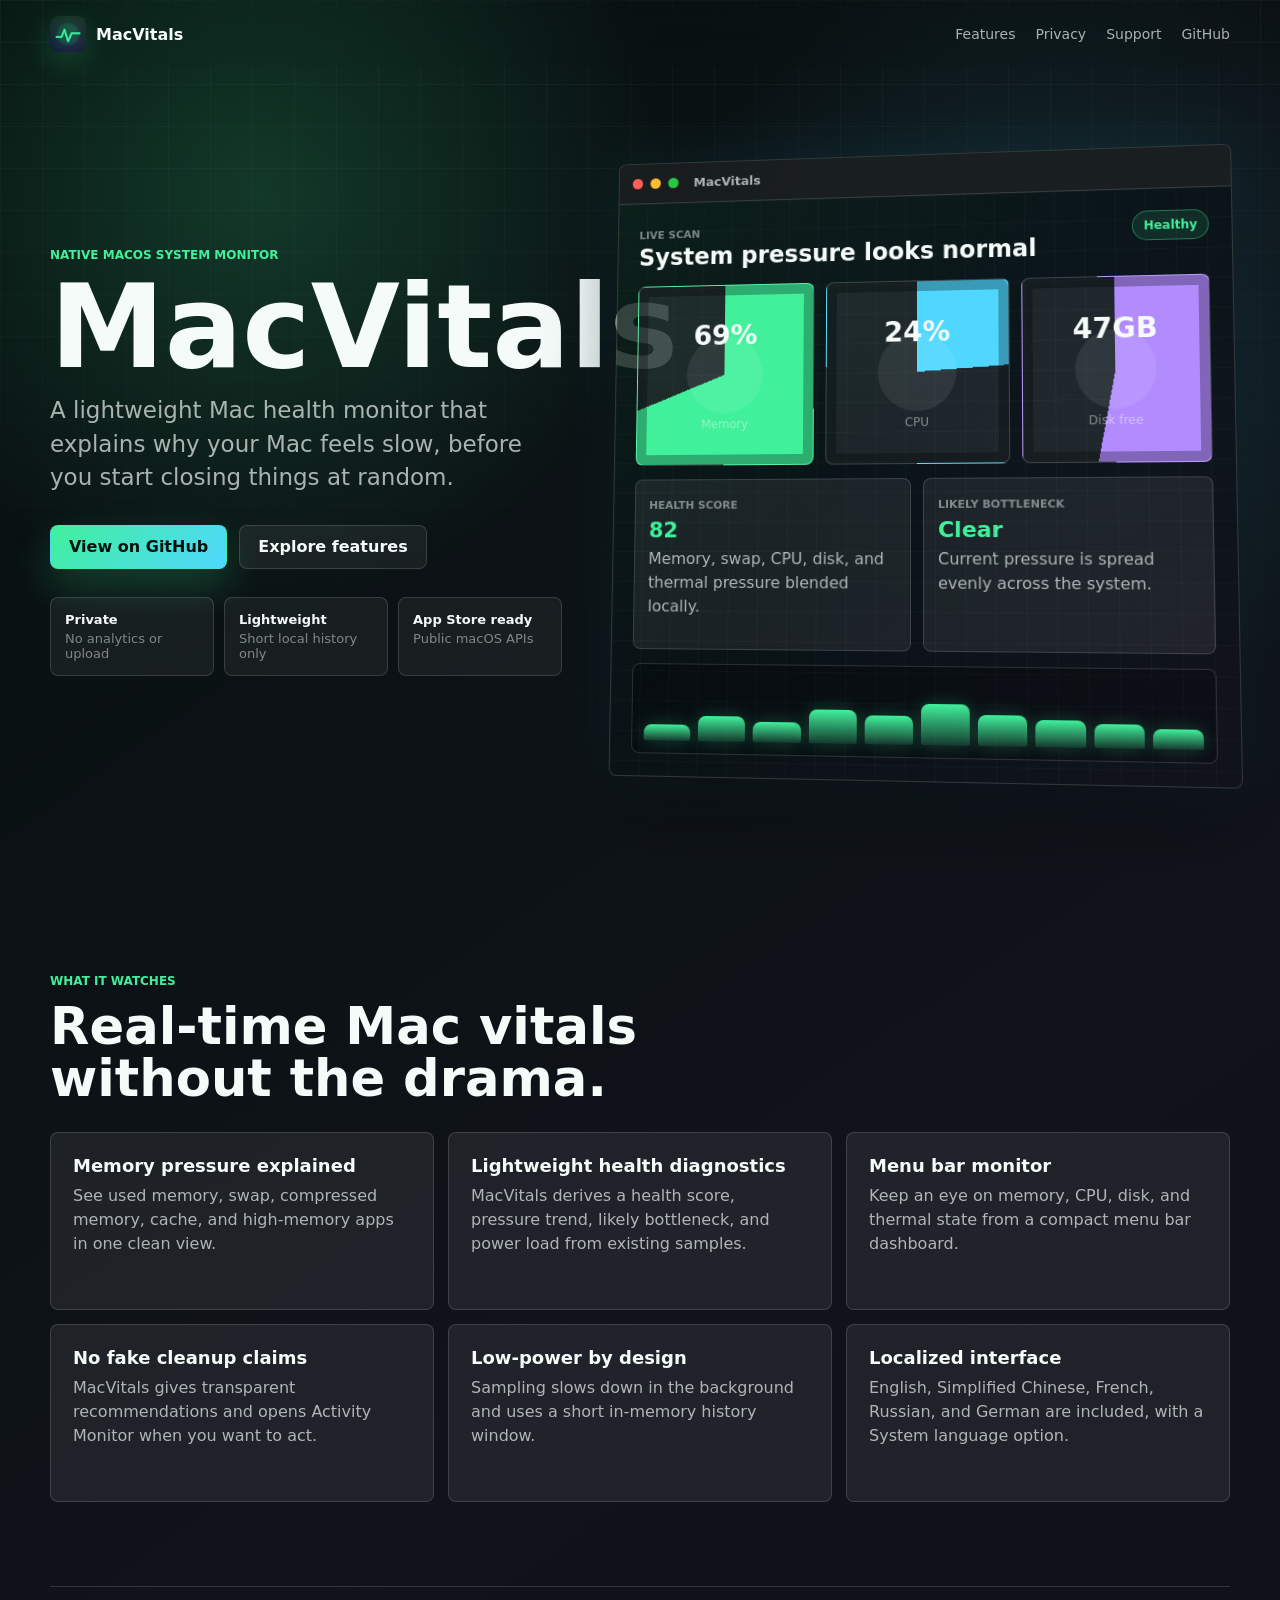
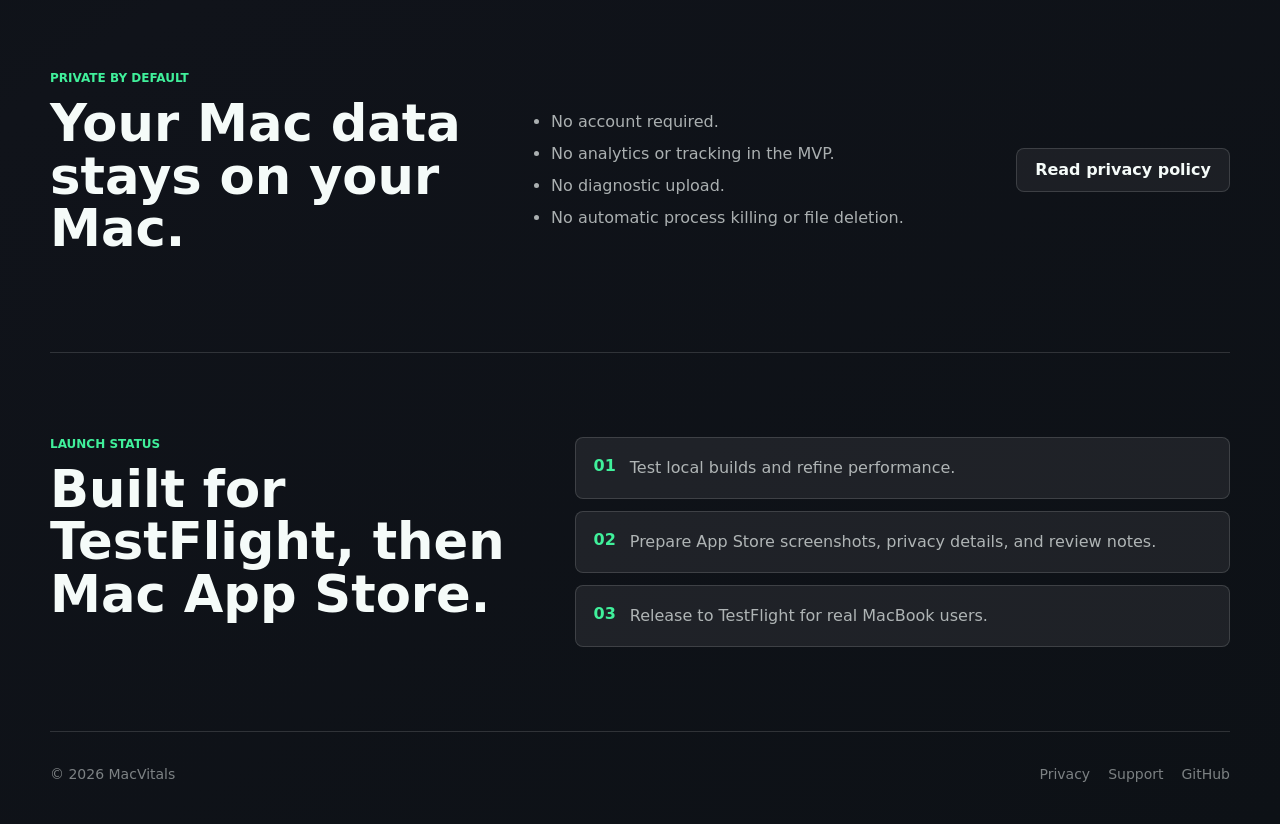
==== docs/index.html @ 0f139e42 "Add product website" ====
<!doctype html>
<html lang="en">
<head>
  <meta charset="utf-8">
  <meta name="viewport" content="width=device-width, initial-scale=1">
  <meta name="description" content="MacVitals is a lightweight Mac health monitor that explains memory pressure, CPU load, thermal state, disk space, and power impact.">
  <title>MacVitals - Lightweight Mac Health Monitor</title>
  <link rel="icon" href="assets/icon.png">
  <link rel="apple-touch-icon" href="assets/icon.png">
  <link rel="stylesheet" href="styles.css">
</head>
<body>
  <header class="site-header">
    <a class="brand" href="./" aria-label="MacVitals home">
      <img src="assets/icon.png" alt="" width="36" height="36">
      <span>MacVitals</span>
    </a>
    <nav aria-label="Primary navigation">
      <a href="#features">Features</a>
      <a href="#privacy">Privacy</a>
      <a href="support.html">Support</a>
      <a href="https://github.com/JerryMa619/MacVitals">GitHub</a>
    </nav>
  </header>

  <main>
    <section class="hero">
      <div class="hero-copy">
        <p class="eyebrow">Native macOS system monitor</p>
        <h1>MacVitals</h1>
        <p class="lead">A lightweight Mac health monitor that explains why your Mac feels slow, before you start closing things at random.</p>
        <div class="hero-actions">
          <a class="button primary" href="https://github.com/JerryMa619/MacVitals">View on GitHub</a>
          <a class="button secondary" href="#features">Explore features</a>
        </div>
        <dl class="hero-facts">
          <div>
            <dt>Private</dt>
            <dd>No analytics or upload</dd>
          </div>
          <div>
            <dt>Lightweight</dt>
            <dd>Short local history only</dd>
          </div>
          <div>
            <dt>App Store ready</dt>
            <dd>Public macOS APIs</dd>
          </div>
        </dl>
      </div>

      <div class="product-visual" aria-label="MacVitals dashboard preview">
        <div class="window-frame">
          <div class="window-bar">
            <span></span><span></span><span></span>
            <strong>MacVitals</strong>
          </div>
          <div class="dashboard-preview">
            <div class="preview-header">
              <div>
                <span class="muted">LIVE SCAN</span>
                <h2>System pressure looks normal</h2>
              </div>
              <span class="status-chip">Healthy</span>
            </div>
            <div class="rings">
              <div class="ring green" style="--value: 69">
                <strong>69%</strong>
                <span>Memory</span>
              </div>
              <div class="ring blue" style="--value: 24">
                <strong>24%</strong>
                <span>CPU</span>
              </div>
              <div class="ring violet" style="--value: 53">
                <strong>47GB</strong>
                <span>Disk free</span>
              </div>
            </div>
            <div class="scan-grid">
              <article>
                <span>Health score</span>
                <strong>82</strong>
                <p>Memory, swap, CPU, disk, and thermal pressure blended locally.</p>
              </article>
              <article>
                <span>Likely bottleneck</span>
                <strong>Clear</strong>
                <p>Current pressure is spread evenly across the system.</p>
              </article>
            </div>
            <div class="sparkline" aria-hidden="true">
              <span style="height: 24%"></span>
              <span style="height: 38%"></span>
              <span style="height: 31%"></span>
              <span style="height: 52%"></span>
              <span style="height: 44%"></span>
              <span style="height: 62%"></span>
              <span style="height: 47%"></span>
              <span style="height: 40%"></span>
              <span style="height: 35%"></span>
              <span style="height: 29%"></span>
            </div>
          </div>
        </div>
      </div>
    </section>

    <section id="features" class="section">
      <div class="section-heading">
        <p class="eyebrow">What it watches</p>
        <h2>Real-time Mac vitals without the drama.</h2>
      </div>
      <div class="feature-grid">
        <article>
          <h3>Memory pressure explained</h3>
          <p>See used memory, swap, compressed memory, cache, and high-memory apps in one clean view.</p>
        </article>
        <article>
          <h3>Lightweight health diagnostics</h3>
          <p>MacVitals derives a health score, pressure trend, likely bottleneck, and power load from existing samples.</p>
        </article>
        <article>
          <h3>Menu bar monitor</h3>
          <p>Keep an eye on memory, CPU, disk, and thermal state from a compact menu bar dashboard.</p>
        </article>
        <article>
          <h3>No fake cleanup claims</h3>
          <p>MacVitals gives transparent recommendations and opens Activity Monitor when you want to act.</p>
        </article>
        <article>
          <h3>Low-power by design</h3>
          <p>Sampling slows down in the background and uses a short in-memory history window.</p>
        </article>
        <article>
          <h3>Localized interface</h3>
          <p>English, Simplified Chinese, French, Russian, and German are included, with a System language option.</p>
        </article>
      </div>
    </section>

    <section id="privacy" class="privacy-band">
      <div>
        <p class="eyebrow">Private by default</p>
        <h2>Your Mac data stays on your Mac.</h2>
      </div>
      <ul>
        <li>No account required.</li>
        <li>No analytics or tracking in the MVP.</li>
        <li>No diagnostic upload.</li>
        <li>No automatic process killing or file deletion.</li>
      </ul>
      <a class="button secondary" href="privacy.html">Read privacy policy</a>
    </section>

    <section class="section split">
      <div>
        <p class="eyebrow">Launch status</p>
        <h2>Built for TestFlight, then Mac App Store.</h2>
      </div>
      <div class="timeline">
        <div>
          <span>01</span>
          <p>Test local builds and refine performance.</p>
        </div>
        <div>
          <span>02</span>
          <p>Prepare App Store screenshots, privacy details, and review notes.</p>
        </div>
        <div>
          <span>03</span>
          <p>Release to TestFlight for real MacBook users.</p>
        </div>
      </div>
    </section>
  </main>

  <footer class="site-footer">
    <span>© 2026 MacVitals</span>
    <div>
      <a href="privacy.html">Privacy</a>
      <a href="support.html">Support</a>
      <a href="https://github.com/JerryMa619/MacVitals">GitHub</a>
    </div>
  </footer>
</body>
</html>
---- docs/styles.css ----
:root {
  color-scheme: dark;
  --bg: #07100f;
  --bg-2: #10131a;
  --panel: rgba(255, 255, 255, 0.07);
  --panel-strong: rgba(255, 255, 255, 0.11);
  --line: rgba(255, 255, 255, 0.14);
  --text: #f5fbf9;
  --muted: rgba(245, 251, 249, 0.68);
  --soft: rgba(245, 251, 249, 0.48);
  --green: #40f09b;
  --cyan: #4fd7ff;
  --violet: #b28cff;
  --amber: #ffd166;
  --shadow: rgba(0, 0, 0, 0.42);
  font-family: Inter, ui-sans-serif, system-ui, -apple-system, BlinkMacSystemFont, "SF Pro Display", "Segoe UI", sans-serif;
}

* {
  box-sizing: border-box;
}

html {
  scroll-behavior: smooth;
}

body {
  margin: 0;
  min-width: 320px;
  color: var(--text);
  background:
    radial-gradient(circle at 20% 8%, rgba(64, 240, 155, 0.18), transparent 26rem),
    radial-gradient(circle at 82% 14%, rgba(79, 215, 255, 0.13), transparent 25rem),
    linear-gradient(145deg, #06100e 0%, #10131a 52%, #0d1116 100%);
}

body::before {
  position: fixed;
  inset: 0;
  z-index: -1;
  content: "";
  background-image:
    linear-gradient(rgba(255, 255, 255, 0.035) 1px, transparent 1px),
    linear-gradient(90deg, rgba(255, 255, 255, 0.035) 1px, transparent 1px);
  background-size: 42px 42px;
  mask-image: linear-gradient(to bottom, black, transparent 78%);
}

a {
  color: inherit;
  text-decoration: none;
}

.site-header {
  position: sticky;
  top: 0;
  z-index: 10;
  display: flex;
  align-items: center;
  justify-content: space-between;
  gap: 24px;
  width: min(1180px, calc(100% - 36px));
  margin: 0 auto;
  padding: 16px 0;
  backdrop-filter: blur(18px);
}

.brand {
  display: inline-flex;
  align-items: center;
  gap: 10px;
  font-weight: 750;
}

.brand img {
  border-radius: 8px;
  box-shadow: 0 10px 28px rgba(64, 240, 155, 0.18);
}

nav {
  display: flex;
  align-items: center;
  gap: 20px;
  color: var(--muted);
  font-size: 14px;
}

nav a:hover,
.site-footer a:hover {
  color: var(--text);
}

.hero {
  display: grid;
  grid-template-columns: minmax(0, 0.9fr) minmax(420px, 1.1fr);
  gap: 42px;
  align-items: center;
  width: min(1180px, calc(100% - 36px));
  min-height: calc(100svh - 78px);
  margin: 0 auto;
  padding: 36px 0 70px;
}

.hero-copy {
  max-width: 620px;
}

.eyebrow {
  margin: 0 0 12px;
  color: var(--green);
  font-size: 12px;
  font-weight: 800;
  letter-spacing: 0;
  text-transform: uppercase;
}

h1,
h2,
h3,
p {
  margin-top: 0;
}

h1 {
  margin-bottom: 14px;
  font-size: clamp(58px, 9vw, 118px);
  line-height: 0.92;
  letter-spacing: 0;
}

h2 {
  margin-bottom: 14px;
  font-size: clamp(31px, 4vw, 54px);
  line-height: 1.02;
  letter-spacing: 0;
}

h3 {
  margin-bottom: 8px;
  font-size: 18px;
  letter-spacing: 0;
}

.lead {
  max-width: 560px;
  color: var(--muted);
  font-size: clamp(18px, 2vw, 23px);
  line-height: 1.45;
}

.hero-actions {
  display: flex;
  flex-wrap: wrap;
  gap: 12px;
  margin: 30px 0 28px;
}

.button {
  display: inline-flex;
  align-items: center;
  justify-content: center;
  min-height: 44px;
  padding: 0 18px;
  border: 1px solid var(--line);
  border-radius: 8px;
  font-weight: 760;
}

.button.primary {
  color: #03100b;
  background: linear-gradient(135deg, var(--green), var(--cyan));
  border-color: transparent;
  box-shadow: 0 18px 42px rgba(64, 240, 155, 0.22);
}

.button.secondary {
  background: rgba(255, 255, 255, 0.06);
}

.hero-facts {
  display: grid;
  grid-template-columns: repeat(3, 1fr);
  gap: 10px;
  margin: 0;
}

.hero-facts div {
  padding: 14px;
  border: 1px solid var(--line);
  border-radius: 8px;
  background: rgba(255, 255, 255, 0.055);
}

.hero-facts dt {
  margin-bottom: 4px;
  font-size: 13px;
  font-weight: 760;
}

.hero-facts dd {
  margin: 0;
  color: var(--soft);
  font-size: 13px;
}

.product-visual {
  perspective: 1200px;
}

.window-frame {
  overflow: hidden;
  border: 1px solid rgba(255, 255, 255, 0.18);
  border-radius: 8px;
  background: rgba(5, 9, 12, 0.82);
  box-shadow: 0 30px 80px var(--shadow), 0 0 70px rgba(79, 215, 255, 0.1);
  transform: rotateX(4deg) rotateY(-6deg);
}

.window-bar {
  display: flex;
  align-items: center;
  gap: 8px;
  height: 42px;
  padding: 0 14px;
  border-bottom: 1px solid var(--line);
  background: rgba(255, 255, 255, 0.07);
}

.window-bar span {
  width: 11px;
  height: 11px;
  border-radius: 50%;
  background: #ff5f57;
}

.window-bar span:nth-child(2) {
  background: #febc2e;
}

.window-bar span:nth-child(3) {
  background: #28c840;
}

.window-bar strong {
  margin-left: 8px;
  color: var(--muted);
  font-size: 13px;
}

.dashboard-preview {
  padding: 22px;
  background:
    linear-gradient(rgba(255, 255, 255, 0.025) 1px, transparent 1px),
    linear-gradient(90deg, rgba(255, 255, 255, 0.025) 1px, transparent 1px),
    linear-gradient(135deg, rgba(64, 240, 155, 0.09), rgba(79, 215, 255, 0.035) 44%, rgba(178, 140, 255, 0.06));
  background-size: 30px 30px, 30px 30px, auto;
}

.preview-header,
.rings,
.scan-grid {
  display: grid;
  gap: 12px;
}

.preview-header {
  grid-template-columns: 1fr auto;
  align-items: start;
  margin-bottom: 18px;
}

.preview-header h2 {
  margin: 4px 0 0;
  font-size: 24px;
}

.muted,
.scan-grid span {
  color: var(--soft);
  font-size: 11px;
  font-weight: 800;
  text-transform: uppercase;
}

.status-chip {
  padding: 7px 10px;
  border: 1px solid rgba(64, 240, 155, 0.38);
  border-radius: 999px;
  color: var(--green);
  background: rgba(64, 240, 155, 0.11);
  font-size: 12px;
  font-weight: 760;
}

.rings {
  grid-template-columns: repeat(3, 1fr);
  margin-bottom: 14px;
}

.ring {
  display: grid;
  place-items: center;
  aspect-ratio: 1;
  border: 1px solid var(--line);
  border-radius: 8px;
  background:
    radial-gradient(circle at center, rgba(255, 255, 255, 0.08) 0 30%, transparent 31%),
    conic-gradient(var(--tone) calc(var(--value) * 1%), rgba(255, 255, 255, 0.08) 0);
  box-shadow: inset 0 0 0 10px rgba(0, 0, 0, 0.28);
}

.ring.green {
  --tone: var(--green);
}

.ring.blue {
  --tone: var(--cyan);
}

.ring.violet {
  --tone: var(--violet);
}

.ring strong {
  font-size: clamp(17px, 2.4vw, 28px);
}

.ring span {
  color: var(--soft);
  font-size: 12px;
}

.scan-grid {
  grid-template-columns: repeat(2, 1fr);
}

.scan-grid article,
.feature-grid article,
.timeline div {
  border: 1px solid var(--line);
  border-radius: 8px;
  background: var(--panel);
}

.scan-grid article {
  padding: 14px;
}

.scan-grid strong {
  display: block;
  margin: 5px 0;
  color: var(--green);
  font-size: 22px;
}

.scan-grid p,
.feature-grid p,
.timeline p,
.privacy-band li {
  color: var(--muted);
  line-height: 1.5;
}

.sparkline {
  display: flex;
  align-items: end;
  gap: 8px;
  height: 90px;
  margin-top: 14px;
  padding: 12px;
  border: 1px solid var(--line);
  border-radius: 8px;
  background: rgba(0, 0, 0, 0.22);
}

.sparkline span {
  flex: 1;
  min-width: 8px;
  border-radius: 8px 8px 2px 2px;
  background: linear-gradient(to top, rgba(64, 240, 155, 0.2), var(--green));
  box-shadow: 0 0 18px rgba(64, 240, 155, 0.24);
}

.section,
.privacy-band {
  width: min(1180px, calc(100% - 36px));
  margin: 0 auto;
  padding: 84px 0;
}

.section-heading {
  max-width: 760px;
  margin-bottom: 28px;
}

.feature-grid {
  display: grid;
  grid-template-columns: repeat(3, 1fr);
  gap: 14px;
}

.feature-grid article {
  min-height: 178px;
  padding: 22px;
}

.privacy-band {
  display: grid;
  grid-template-columns: 1fr 1fr auto;
  gap: 28px;
  align-items: center;
  border-top: 1px solid var(--line);
  border-bottom: 1px solid var(--line);
}

.privacy-band ul {
  display: grid;
  gap: 8px;
  margin: 0;
  padding-left: 18px;
}

.split {
  display: grid;
  grid-template-columns: 0.85fr 1.15fr;
  gap: 40px;
  align-items: start;
}

.timeline {
  display: grid;
  gap: 12px;
}

.timeline div {
  display: grid;
  grid-template-columns: auto 1fr;
  gap: 14px;
  align-items: start;
  padding: 18px;
}

.timeline span {
  color: var(--green);
  font-weight: 850;
}

.timeline p {
  margin-bottom: 0;
}

.site-footer {
  display: flex;
  align-items: center;
  justify-content: space-between;
  gap: 20px;
  width: min(1180px, calc(100% - 36px));
  margin: 0 auto;
  padding: 34px 0 42px;
  border-top: 1px solid var(--line);
  color: var(--soft);
  font-size: 14px;
}

.site-footer div {
  display: flex;
  gap: 18px;
}

.page {
  width: min(860px, calc(100% - 36px));
  min-height: calc(100svh - 170px);
  margin: 0 auto;
  padding: 68px 0 90px;
}

.page h1 {
  font-size: clamp(44px, 8vw, 82px);
}

.page p,
.page li {
  color: var(--muted);
  line-height: 1.65;
}

.page section {
  margin-top: 34px;
  padding-top: 28px;
  border-top: 1px solid var(--line);
}

@media (max-width: 920px) {
  .site-header {
    align-items: flex-start;
  }

  nav {
    flex-wrap: wrap;
    justify-content: flex-end;
  }

  .hero,
  .split,
  .privacy-band {
    grid-template-columns: 1fr;
  }

  .hero {
    min-height: auto;
  }

  .window-frame {
    transform: none;
  }

  .feature-grid {
    grid-template-columns: repeat(2, 1fr);
  }

  .privacy-band {
    align-items: start;
  }
}

@media (max-width: 620px) {
  .site-header,
  .site-footer {
    flex-direction: column;
    align-items: flex-start;
  }

  nav {
    justify-content: flex-start;
    gap: 14px;
  }

  .hero-facts,
  .rings,
  .scan-grid,
  .feature-grid {
    grid-template-columns: 1fr;
  }

  .hero {
    width: min(100% - 24px, 1180px);
    padding-top: 24px;
  }

  .section,
  .privacy-band,
  .site-footer,
  .site-header,
  .page {
    width: min(100% - 24px, 1180px);
  }
}
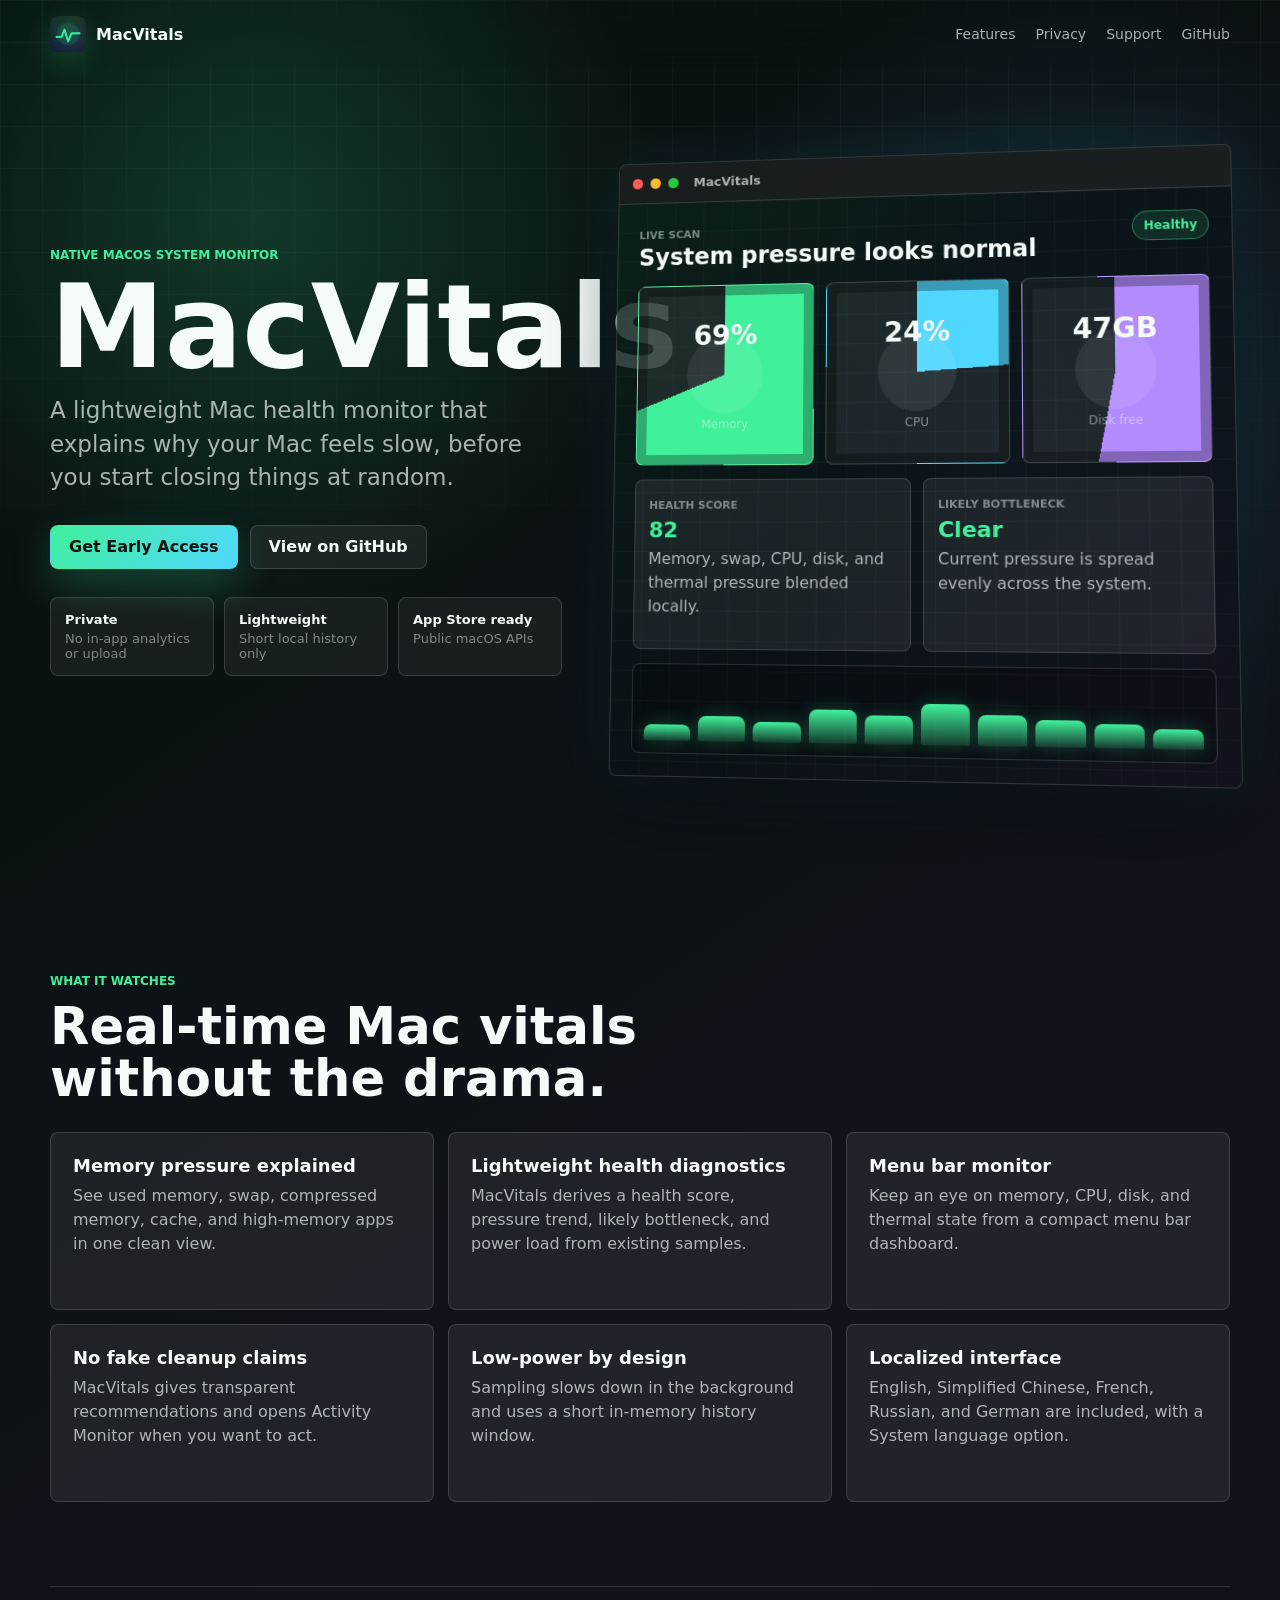
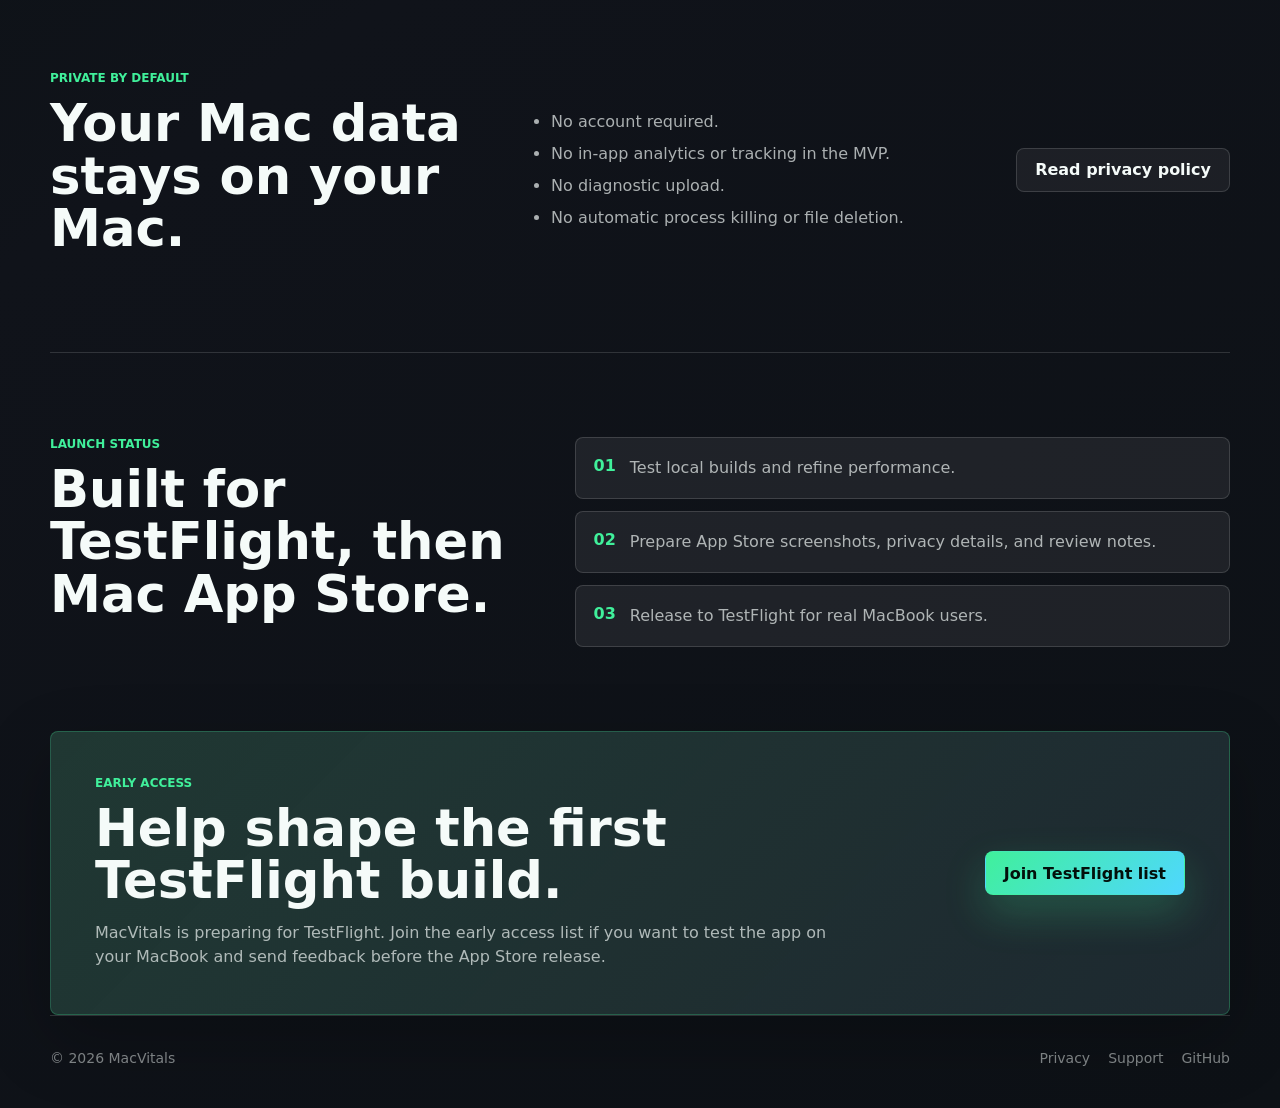
==== commit 9422197d: "Add website analytics and early access tracking" ====
--- a/docs/index.html
+++ b/docs/index.html
@@ -8,6 +8,8 @@
   <link rel="icon" href="assets/icon.png">
   <link rel="apple-touch-icon" href="assets/icon.png">
   <link rel="stylesheet" href="styles.css">
+  <script defer data-domain="jerryma619.github.io" src="https://plausible.io/js/script.js"></script>
+  <script defer src="analytics.js"></script>
 </head>
 <body>
   <header class="site-header">
@@ -18,8 +20,8 @@
     <nav aria-label="Primary navigation">
       <a href="#features">Features</a>
       <a href="#privacy">Privacy</a>
-      <a href="support.html">Support</a>
-      <a href="https://github.com/JerryMa619/MacVitals">GitHub</a>
+      <a href="support.html" data-analytics-event="Support">Support</a>
+      <a href="https://github.com/JerryMa619/MacVitals" data-analytics-event="View on GitHub">GitHub</a>
     </nav>
   </header>
 
@@ -30,13 +32,13 @@
         <h1>MacVitals</h1>
         <p class="lead">A lightweight Mac health monitor that explains why your Mac feels slow, before you start closing things at random.</p>
         <div class="hero-actions">
-          <a class="button primary" href="https://github.com/JerryMa619/MacVitals">View on GitHub</a>
-          <a class="button secondary" href="#features">Explore features</a>
+          <a class="button primary" href="https://github.com/JerryMa619/MacVitals/issues/new?title=MacVitals%20Early%20Access%20Request&body=Hi%2C%20I%20would%20like%20to%20join%20the%20MacVitals%20early%20access%20%2F%20TestFlight%20list." data-analytics-event="Join TestFlight">Get Early Access</a>
+          <a class="button secondary" href="https://github.com/JerryMa619/MacVitals" data-analytics-event="View on GitHub">View on GitHub</a>
         </div>
         <dl class="hero-facts">
           <div>
             <dt>Private</dt>
-            <dd>No analytics or upload</dd>
+            <dd>No in-app analytics or upload</dd>
           </div>
           <div>
             <dt>Lightweight</dt>
@@ -146,11 +148,11 @@
       </div>
       <ul>
         <li>No account required.</li>
-        <li>No analytics or tracking in the MVP.</li>
+        <li>No in-app analytics or tracking in the MVP.</li>
         <li>No diagnostic upload.</li>
         <li>No automatic process killing or file deletion.</li>
       </ul>
-      <a class="button secondary" href="privacy.html">Read privacy policy</a>
+      <a class="button secondary" href="privacy.html" data-analytics-event="Privacy Policy">Read privacy policy</a>
     </section>
 
     <section class="section split">
@@ -173,14 +175,23 @@
         </div>
       </div>
     </section>
+
+    <section class="early-access">
+      <div>
+        <p class="eyebrow">Early access</p>
+        <h2>Help shape the first TestFlight build.</h2>
+        <p>MacVitals is preparing for TestFlight. Join the early access list if you want to test the app on your MacBook and send feedback before the App Store release.</p>
+      </div>
+      <a class="button primary" href="https://github.com/JerryMa619/MacVitals/issues/new?title=MacVitals%20Early%20Access%20Request&body=Hi%2C%20I%20would%20like%20to%20join%20the%20MacVitals%20early%20access%20%2F%20TestFlight%20list." data-analytics-event="Join TestFlight">Join TestFlight list</a>
+    </section>
   </main>
 
   <footer class="site-footer">
     <span>© 2026 MacVitals</span>
     <div>
-      <a href="privacy.html">Privacy</a>
-      <a href="support.html">Support</a>
-      <a href="https://github.com/JerryMa619/MacVitals">GitHub</a>
+      <a href="privacy.html" data-analytics-event="Privacy Policy">Privacy</a>
+      <a href="support.html" data-analytics-event="Support">Support</a>
+      <a href="https://github.com/JerryMa619/MacVitals" data-analytics-event="View on GitHub">GitHub</a>
     </div>
   </footer>
 </body>
--- a/docs/styles.css
+++ b/docs/styles.css
@@ -382,7 +382,8 @@
 }
 
 .section,
-.privacy-band {
+.privacy-band,
+.early-access {
   width: min(1180px, calc(100% - 36px));
   margin: 0 auto;
   padding: 84px 0;
@@ -418,6 +419,27 @@
   gap: 8px;
   margin: 0;
   padding-left: 18px;
+}
+
+.early-access {
+  display: grid;
+  grid-template-columns: 1fr auto;
+  gap: 28px;
+  align-items: center;
+  padding: 44px;
+  border: 1px solid rgba(64, 240, 155, 0.24);
+  border-radius: 8px;
+  background:
+    linear-gradient(135deg, rgba(64, 240, 155, 0.12), rgba(79, 215, 255, 0.06)),
+    rgba(255, 255, 255, 0.055);
+  box-shadow: 0 24px 70px rgba(0, 0, 0, 0.24);
+}
+
+.early-access p:last-child {
+  max-width: 760px;
+  margin-bottom: 0;
+  color: var(--muted);
+  line-height: 1.55;
 }
 
 .split {
@@ -502,7 +524,8 @@
 
   .hero,
   .split,
-  .privacy-band {
+  .privacy-band,
+  .early-access {
     grid-template-columns: 1fr;
   }
 
@@ -549,6 +572,7 @@
 
   .section,
   .privacy-band,
+  .early-access,
   .site-footer,
   .site-header,
   .page {
